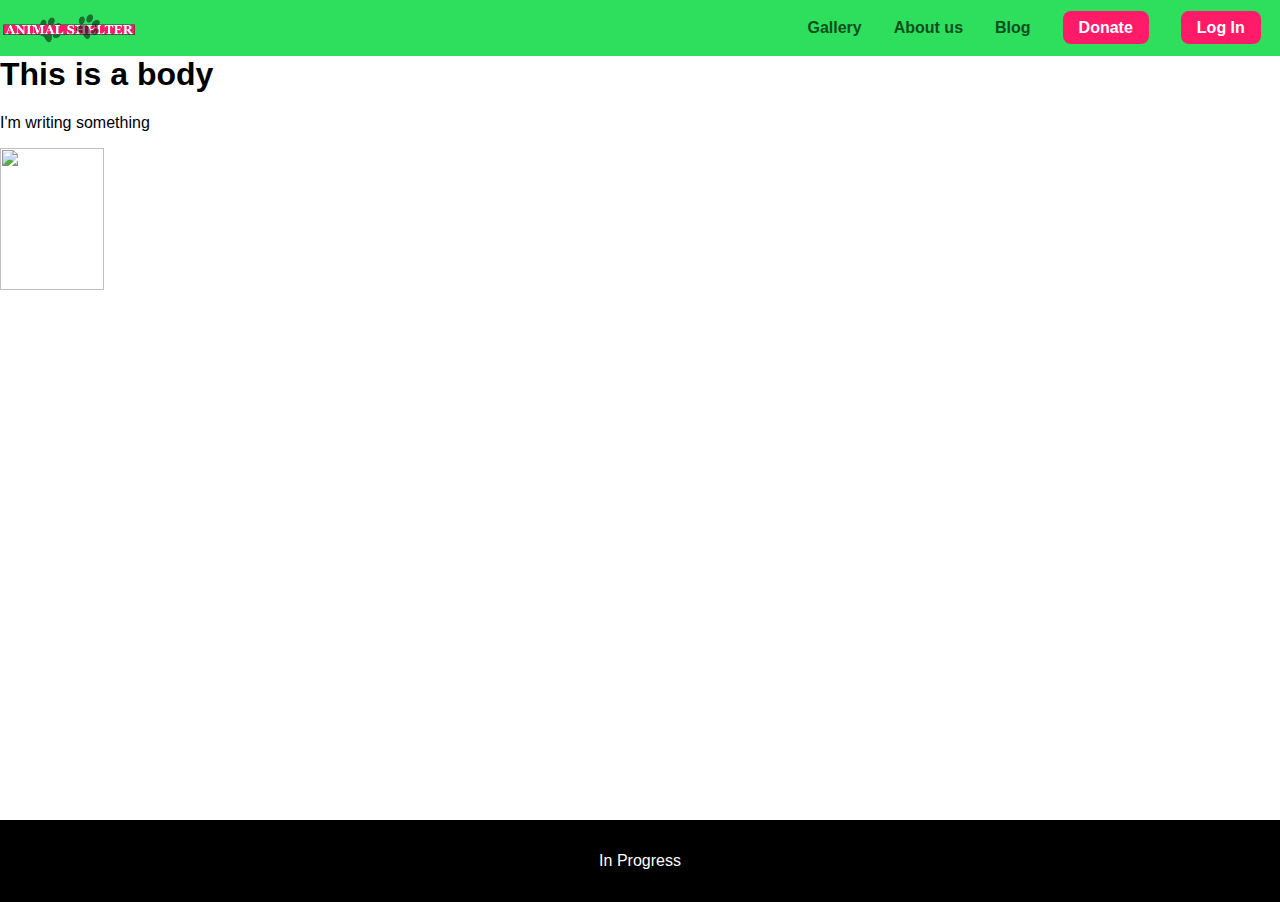
==== Website/index.html @ 76c00a74 "Added navigation + file/folder structure edits" ====
<!DOCTYPE html>
<html lang="en"></html>
<head>
    <meta charset="UTF-8">
    <meta http-equiv="X-UA-Compatible" content="ie=edge">
    <meta name="viewport" content="width=device-width, initial-scale=1.0">
    <title>Animal-Shelter-HomePage</title>
    <link rel="stylesheet" href="styleForPage.css" />
    <link rel="stylesheet" href="shared.css">
</head>
<!--
<header>
    <img src="https://images.unsplash.com/photo-1497752531616-c3afd9760a11?ixlib=rb-1.2.1&q=80&fm=jpg&crop=entropy&cs=tinysrgb&w=1080&fit=max&ixid=eyJhcHBfaWQiOjEyMDd9" width="150 px" height="100 px"> 

    <div class="topnav">
    <a class="button" href="Home.html"> Home </a>
    <a class="button" href=""> Gallery </a>
    <a class="button" href=""> Contact </a>
    <a class="button" href=""> Donate </a>
    <a class="button" href=""> LogIn</a>
</div>
</header>
-->
<body>
    <div class="backdrop"></div>
    <header class="main-header">
        <div>
            <button class="toggle-button">
                <span class="toggle-button_bar"></span>
                <span class="toggle-button_bar"></span>
                <span class="toggle-button_bar"></span>
            </button>
            <a href="index.html" class="main-header_brand">
                <img src="images/logoShelter2.png" alt="Animal Shelter Logo">
            </a>
        </div>
        <nav class="main-nav">
            <ul class="main-nav_items">
                <li class="main-nav_item">
                    <a href="gallery/index.html">Gallery</a>
                </li>
                <li class="main-nav_item">
                    <a href="about-us/index.html">About us</a>
                </li>
                <li class="main-nav_item">
                    <a href="blog/index.html">Blog</a>
                </li>
                <li class="main-nav_item main-nav_item--cta">
                    <a href="donate/index.html">Donate</a>
                </li>
                <li class="main-nav_item main-nav_item--cta">
                    <a href="log-in/index.html">Log In</a>
                </li>
            </ul>
        </nav>
    </header>
    <nav class="mobile-nav">
        <ul class="mobile-nav_items">
            <li class="mobile-nav_item">
                <a href="gallery/index.html">Gallery</a>
            </li>
            <li class="mobile-nav_item">
                <a href="about-us/index.html">About us</a>
            </li>
            <li class="mobile-nav_item">
                <a href="blog/index.html">Blog</a>
            </li>
            <li class="mobile-nav_item mobile-nav_item--cta">
                <a href="donate/index.html">Donate</a>
            </li>
            <li class="mobile-nav_item mobile-nav_item--cta">
                <a href="log-in/index.html">Log In</a>
            </li>
        </ul>
    </nav>
    <main>

    <h1>This is a body</h1>

    <p>I'm writing something</p>

    <img src="https://i.redd.it/96ucs5d79jm51.jpg" width ="104" height="142">
</main>
<footer class="main-footer">
    <nav>
        <ul class="main-footer_links">
            <li class="main-footer_link">
                <a href="#">In Progress</a>
            </li>
        </ul>
    </nav>
</footer>
<script src="js/shared.js"></script>
</body>
</html>
---- Website/styleForPage.css ----
body {
    font-family: 'Times New Roman', Times, serif;
    font-style: normal;
    font-weight: 400;
    font-size: 1rem;
    /*display: grid;*/
    /*color: red;*/
    /* grid : repeat (3, 80px) / auto-flow; */
    /* grid-template-columns: 75% 20%  ; */
    /* grid-template-rows: 10vw 25vw 25vw; */
    /* grid-gap: 1em; */
    margin: 0;
}

.button {

    height: 20px;
    width: 100px;
    border: 2px solid teal;
    color: white;
    background-color: rgb(82, 118, 150);
}

.areaForWeb {
    width: 100%;
    border: 5px solid red;
    fill-opacity: 25% ;
}

/*navigation bar*/
.topnav a {
    
    display: grid;
    float: left;
    display: inline;
    color: #f2f2f2;
    text-align: center;
    padding: 14px 16px;
    text-decoration: none;
    font-size: 17px;
    border-bottom: 3px solid transparent;
  }

  .topnav a:hover {
      border-bottom: 3px solid red;
  }

  .topnav a.active {
      border-bottom: 3ps solid red;
  }
  /*navigation bar*/
---- Website/shared.css ----
* {
    box-sizing: border-box;
  }
  
  body {
    font-family: "Montserrat", sans-serif;
    margin: 0;
  }
  
  main{
    min-height: calc(100vh - 3.5rem - 8rem);
    margin-top: 3.5rem;
  }
  
  .backdrop {
    position: fixed;
    display: none;
    top: 0;
    left: 0;
    z-index: 100;
    width: 100vw;
    height: 100vh;
    background: rgba(0, 0, 0, 0.5);
  }
  
  .main-header {
    width: 100%;
    position: fixed;
    top: 0;
    left: 0;
    background: #2ddf5c;
    padding: 0.5rem 0.2rem;
    z-index: 1;
    display: flex;
    align-items: center;
    justify-content: space-between;
    /*border-bottom: 2px solid #ff1b6770;*/
  }
  
  .toggle-button {
    width: 3rem;
    background: transparent;
    border: none;
    cursor: pointer;
    padding-top: 0;
    padding-bottom: 0;
    vertical-align: middle;
  }
  
  .toggle-button:focus {
    outline: none;
  }
  
  .toggle-button_bar {
    width: 100%;
    height: 0.25rem;
    background: black;
    display: block;
    margin: 0.5rem 0;
    border-radius: 2px;
  }
  
  .main-header_brand {
    color: #0e4f1f;
    text-decoration: none;
    font-weight: bold;
    font-size: 1.5rem;
    /* width: 20px; */
  }
  
  .main-header_brand img {
    height: 2.5rem;
    vertical-align: middle;
    /* width: 100%; */
  }
  
  .main-nav {
    display: none;
  }
  
  .main-nav_items {
    margin: 0;
    padding: 0;
    list-style: none;
    display: flex;
  }
  
  .main-nav_item {
    margin: 0 1rem;
  }
  
  .main-nav_item a,
  .mobile-nav_item a {
    text-decoration: none;
    color: #0e4f1f;
    font-weight: bold;
    padding: 0.2rem 0;
  }
  
  .main-nav_item a:hover,
  .main-nav_item a:active {
    color: white;
    border-bottom: 3px solid white;
  }
  
  .main-nav_item--cta a,
  .mobile-nav_item--cta a {
    color: white;
    background: #ff1b68;
    padding: 0.5rem 1rem;
    border-radius: 8px;
  }
  
  .main-nav_item--cta a:hover,
  .main-nav_item--cta a:active,
  .mobile-nav_item--cta a:hover,
  .mobile-nav_item--cta a:active {
    color: #ff1b68;
    background: white;
    border: none;
  }
  
  .main-footer {
    background: black;
    padding: 2rem;
    margin-top: 3rem;
  }
  
  .main-footer_links {
    list-style: none;
    margin: 0;
    padding: 0;
    display: flex;
    flex-direction: column;
    align-items: center;
  }
  
  .main-footer_link {
    margin: 0.5rem 0;
  }
  
  .main-footer_link a {
    color: white;
    text-decoration: none;
  }
  
  .main-footer_link a:hover,
  .main-footer_link a:active {
    color: #ccc;
  }
  
  .mobile-nav {
    display: none;
    position: fixed;
    z-index: 101;
    top: 0;
    left: 0;
    background: white;
    width: 80%;
    height: 100vh;
  }
  
  .mobile-nav_items {
    width: 90%;
    height: 100%;
    list-style: none;
    margin: 0 auto;
    padding: 0;
    display: flex;
    flex-direction: column;
    justify-content: center;
    align-items: center;
  }
  
  .mobile-nav_item {
    margin: 1rem 0;
  }
  
  .mobile-nav_item a {
    font-size: 1.5rem;
  }
  
  .button {
    background: #0e4f1f;
    color: white;
    font: inherit;
    border: 1.5px solid #0e4f1f;
    padding: 0.5rem;
    border-radius: 8px;
    font-weight: bold;
    cursor: pointer;
  }
  
  .button:hover,
  .button:active {
    background: white;
    color: #0e4f1f;
  }
  
  .button:focus {
    outline: none;
  }
  
  .open {
      display: block !important;
  }
  
  @media (min-width: 40rem) {
    .main-footer_link {
      margin: 0 1rem;
    }
  
    .main-footer_links {
      flex-direction: row;
      justify-content: center;
    }

    .toggle-button {
        display: none;
      }
    
      .main-nav {
        /*display: inline-block;
        text-align: right;
        width: calc(100% - 44px);
        vertical-align: middle;*/
        display: flex;
      }
  }
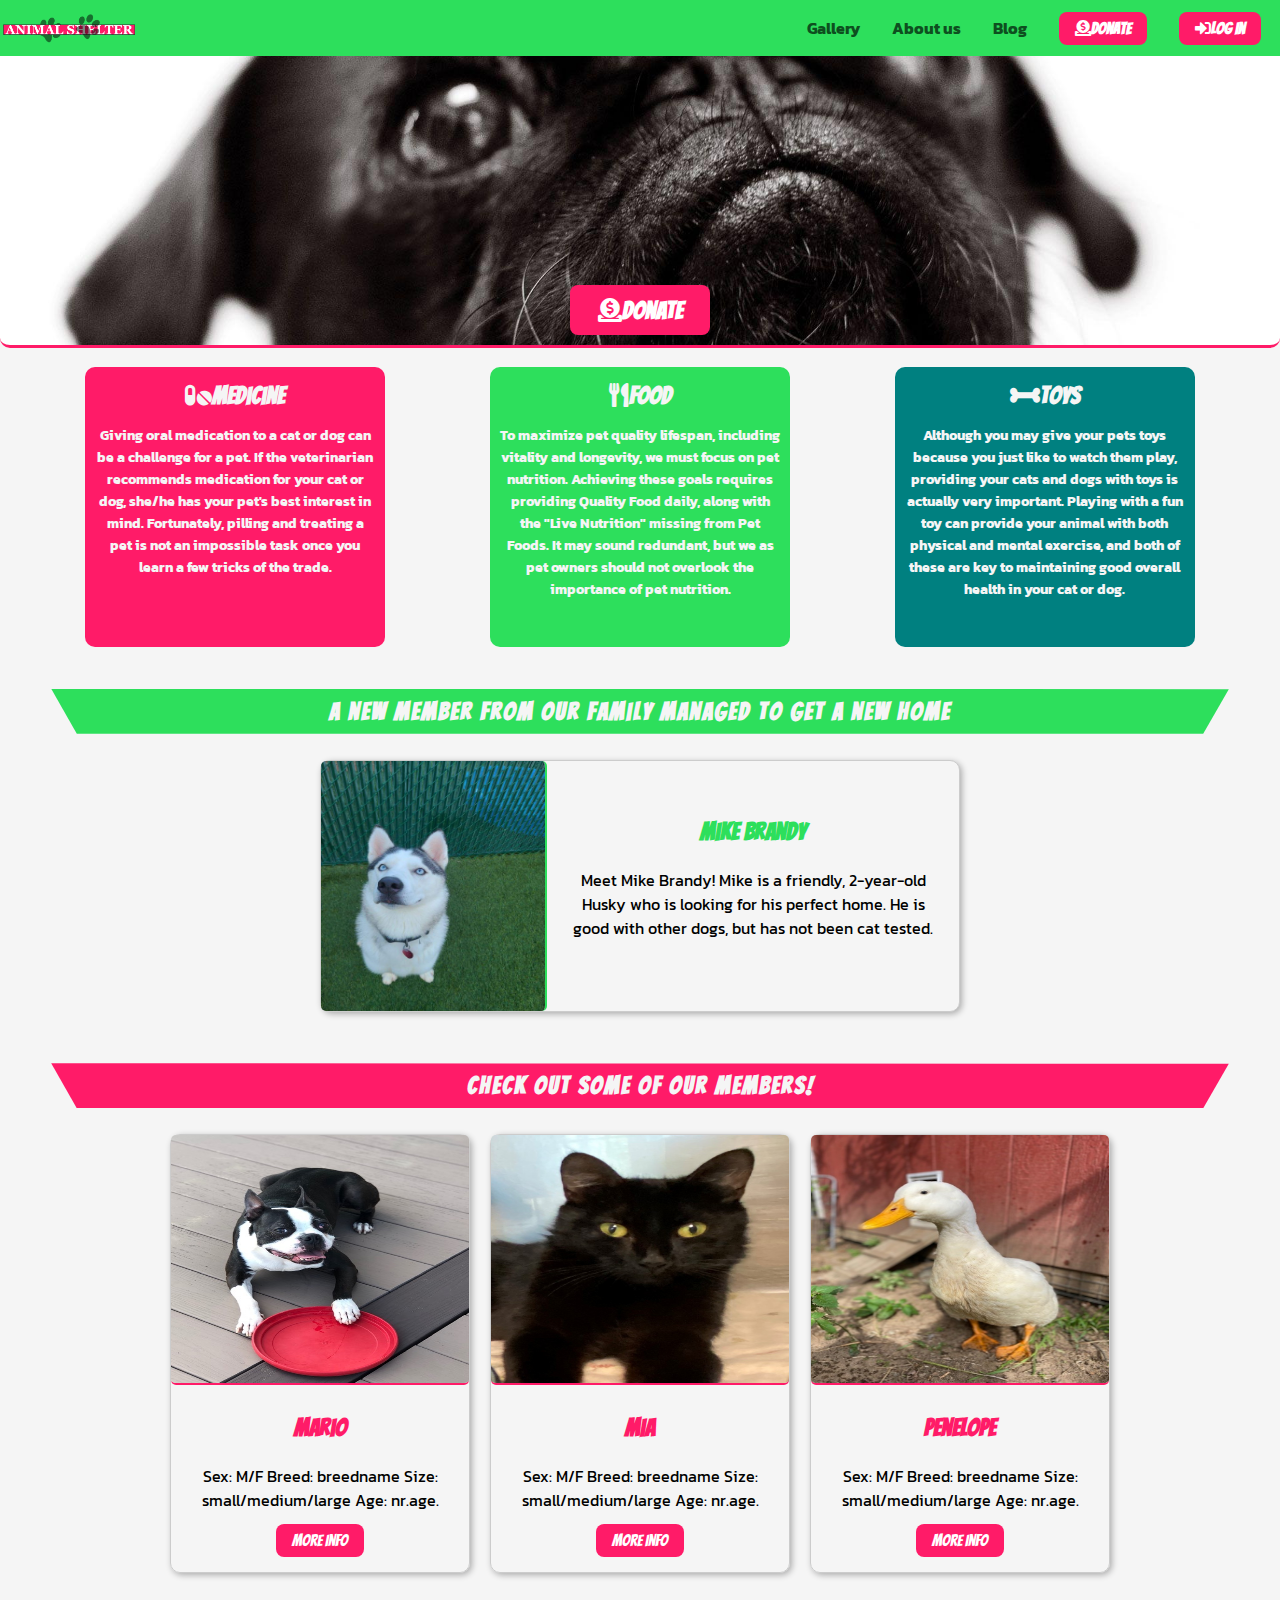
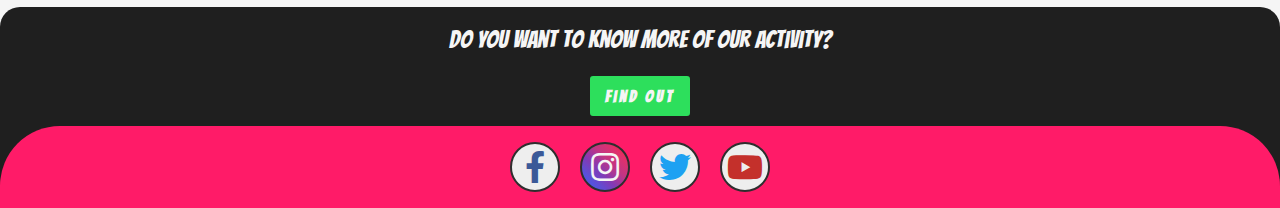
==== commit dcdbb4cf: "homepage update" ====
--- a/Website/index.html
+++ b/Website/index.html
@@ -1,26 +1,15 @@
 <!DOCTYPE html>
-<html lang="en"></html>
+<html lang="en">
 <head>
     <meta charset="UTF-8">
     <meta http-equiv="X-UA-Compatible" content="ie=edge">
     <meta name="viewport" content="width=device-width, initial-scale=1.0">
     <title>Animal-Shelter-HomePage</title>
-    <link rel="stylesheet" href="styleForPage.css" />
-    <link rel="stylesheet" href="shared.css">
+    <link rel="stylesheet" href="main.css">
+    <link rel="stylesheet" href="https://use.fontawesome.com/releases/v5.12.1/css/all.css" crossorigin="anonymous">
+    <link href="https://fonts.googleapis.com/css2?family=Bangers&display=swap" rel="stylesheet"> 
+    <link href="https://fonts.googleapis.com/css2?family=Kanit:wght@300&display=swap" rel="stylesheet">
 </head>
-<!--
-<header>
-    <img src="https://images.unsplash.com/photo-1497752531616-c3afd9760a11?ixlib=rb-1.2.1&q=80&fm=jpg&crop=entropy&cs=tinysrgb&w=1080&fit=max&ixid=eyJhcHBfaWQiOjEyMDd9" width="150 px" height="100 px"> 
-
-    <div class="topnav">
-    <a class="button" href="Home.html"> Home </a>
-    <a class="button" href=""> Gallery </a>
-    <a class="button" href=""> Contact </a>
-    <a class="button" href=""> Donate </a>
-    <a class="button" href=""> LogIn</a>
-</div>
-</header>
--->
 <body>
     <div class="backdrop"></div>
     <header class="main-header">
@@ -46,10 +35,10 @@
                     <a href="blog/index.html">Blog</a>
                 </li>
                 <li class="main-nav_item main-nav_item--cta">
-                    <a href="donate/index.html">Donate</a>
+                    <a href="donate/index.html"><i class="fas fa-donate"></i>Donate</a>
                 </li>
                 <li class="main-nav_item main-nav_item--cta">
-                    <a href="log-in/index.html">Log In</a>
+                    <a href="log-in/index.html"><i class="fas fa-sign-in-alt"></i>Log In</a>
                 </li>
             </ul>
         </nav>
@@ -74,20 +63,90 @@
         </ul>
     </nav>
     <main>
-
-    <h1>This is a body</h1>
-
-    <p>I'm writing something</p>
-
-    <img src="https://i.redd.it/96ucs5d79jm51.jpg" width ="104" height="142">
+<div class="adv-showcase">
+    <button class="adv-donate-btn">
+        <i class="fas fa-donate"></i>Donate</button>
+</div>
+<div class="d-info">
+    <div class="d-medicine">
+        <h1 class="adv-title"><i class="fas fa-pills"></i>Medicine</h1>
+        <p>Giving oral medication to a cat or dog can be a challenge for a pet.
+            If the veterinarian recommends medication for your cat or dog, she/he has your pet's best interest in mind. Fortunately, pilling and treating a pet is not an impossible task once you learn a few tricks of the trade.</p>
+    </div>
+    <div class="d-food">
+        <h1 class="adv-title"><i class="fas fa-utensils"></i>Food</h1>
+        <p>To maximize pet quality lifespan, including vitality and longevity, we must focus on pet nutrition. 
+        Achieving these goals requires providing Quality Food daily, along with the "Live Nutrition" missing from Pet Foods. 
+        It may sound redundant, but we as pet owners should not overlook the importance of pet nutrition.</p>
+    </div>
+    <div class="d-toys">
+        <h1 class="adv-title"><i class="fas fa-bone"></i>Toys</h1>
+        <p>Although you may give your pets toys because you just like to watch them play, providing your cats and dogs with toys is actually very important. 
+            Playing with a fun toy can provide your animal with both physical and mental exercise, and both of these are key to maintaining good overall health in your cat or dog.</p>
+    </div>
+</div>
+<div class="new-pet">
+    <h1 class="new-pet-title">A new member from our family managed to get a new home</h1>
+    <article class="new-pet-card">
+        <img src="images/Maxy-dog-new.jpg" alt="Sample photo">
+        <div class="new-pet-text">
+          <h3>Mike Brandy</h3>
+          <p>Meet Mike Brandy! Mike is a friendly, 2-year-old Husky who is looking for his perfect home. He is good with other dogs, but has not been cat tested.</p>
+        </div>
+      </article>
+</div>
+<div class="f-pets">
+    <h1 class="f-pet-title">Check out some of our members!</h1>
+    <div class="f-pet-cards">
+        <article class="pet-card">
+            <img src="images/Mario.jpg" alt="Sample photo">
+            <div class="pet-text">
+              <h3>Mario</h3>
+              <p>Sex: M/F Breed: breedname Size: small/medium/large Age: nr.age.</p>
+              <a href="">More Info</a>
+            </div>
+          </article>
+          <article class="pet-card">
+            <img src="images/mia.jpg" alt="Sample photo">
+            <div class="pet-text">
+              <h3>Mia</h3>
+              <p>Sex: M/F Breed: breedname Size: small/medium/large Age: nr.age.</p>
+              <a href="">More Info</a>
+            </div>
+          </article>
+          <article class="pet-card">
+            <img src="images/penelope.jpg" alt="Sample photo">
+            <div class="pet-text">
+              <h3>Penelope</h3>
+              <p>Sex: M/F Breed: breedname Size: small/medium/large Age: nr.age.</p>
+              <a href="">More Info</a>
+            </div>
+          </article>
+    </div>
+</div>
 </main>
 <footer class="main-footer">
     <nav>
-        <ul class="main-footer_links">
-            <li class="main-footer_link">
-                <a href="#">In Progress</a>
-            </li>
-        </ul>
+        <div class="activity-tab">
+            <p>Do you want to know more of our activity?</p>
+            <button id="activity-find-out-btn">Find out</button>
+        <section id="social-features">
+            <div class="social-feature-list">
+                    <div class="social-feature-image">
+                        <a id="feature-fb" href=""><i class="fab fa-facebook-f"></i></a>
+                    </div>
+                    <div class="social-feature-image sf-insta">
+                        <a id="feature-inst" href=""><i class="fab fa-instagram"></i></a>
+                    </div>
+                    <div class="social-feature-image">
+                        <a id="feature-twitter" href=""><i class="fab fa-twitter"></i></a>
+                    </div>
+                    <div class="social-feature-image">
+                        <a id="feature-yt" href=""><i class="fab fa-youtube"></i></a>
+                    </div>
+            </div>
+        </section>
+        </div>
     </nav>
 </footer>
 <script src="js/shared.js"></script>
--- a/Website/main.css
+++ b/Website/main.css
@@ -0,0 +1,534 @@
+* {
+  box-sizing: border-box;
+}
+
+body {
+  height: 100%;
+  font-family: 'Kanit', sans-serif;
+  margin: 0;
+  background-color:whitesmoke;
+}
+
+main{
+  /* min-height: calc(100vh - 3.5rem - 8rem);
+  margin-top: 3.5rem; */
+  margin-top: 3rem;
+  display: grid;
+  grid-template-columns: 100%;
+  grid-template-rows: 300px auto auto auto 600px 1500px;
+  grid-template-areas: "ad"
+                        "info"
+                        "info"
+                        "info"
+                        "news"
+                        "pets";
+}
+
+.backdrop {
+  position: fixed;
+  display: none;
+  top: 0;
+  left: 0;
+  z-index: 100;
+  width: 100vw;
+  height: 100vh;
+  background: rgba(0, 0, 0, 0.5);
+}
+/* navigation */
+.main-header {
+  width: 100%;
+  position: fixed;
+  top: 0;
+  left: 0;
+  background: #2ddf5c;
+  padding: 0.5rem 0.2rem;
+  z-index: 1;
+  display: flex;
+  align-items: center;
+  justify-content: space-between;
+  /*border-bottom: 2px solid #ff1b6770;*/
+}
+
+.toggle-button {
+  width: 3rem;
+  background: transparent;
+  border: none;
+  cursor: pointer;
+  padding-top: 0;
+  padding-bottom: 0;
+  vertical-align: middle;
+}
+
+.toggle-button:focus {
+  outline: none;
+}
+
+.toggle-button_bar {
+  width: 100%;
+  height: 0.25rem;
+  background: black;
+  display: block;
+  margin: 0.5rem 0;
+  border-radius: 2px;
+}
+
+.main-header_brand {
+  color: #0e4f1f;
+  text-decoration: none;
+  font-weight: bold;
+  font-size: 1.5rem;
+  /* width: 20px; */
+}
+
+.main-header_brand img {
+  height: 2.5rem;
+  vertical-align: middle;
+  /* width: 100%; */
+}
+
+.main-nav {
+  display: none;
+}
+
+.main-nav_items {
+  margin: 0;
+  padding: 0;
+  list-style: none;
+  display: flex;
+}
+
+.main-nav_item {
+  margin: 0 1rem;
+}
+
+.main-nav_item a,
+.mobile-nav_item a {
+  text-decoration: none;
+  color: #0e4f1f;
+  font-weight: bold;
+  padding: 0.2rem 0;
+}
+
+.main-nav_item a:hover,
+.main-nav_item a:active {
+  color: white;
+  border-bottom: 3px solid white;
+}
+
+.main-nav_item--cta a,
+.mobile-nav_item--cta a {
+  color: white;
+  background: #ff1b68;
+  padding: 0.5rem 1rem;
+  border-radius: 8px;
+  font-family: 'Bangers', cursive;
+}
+
+.main-nav_item--cta a:hover,
+.main-nav_item--cta a:active,
+.mobile-nav_item--cta a:hover,
+.mobile-nav_item--cta a:active {
+  color: #ff1b68;
+  background: white;
+  border: none;
+}
+/* homepage content */
+
+/*Donations*/
+
+.adv-showcase{
+  grid-area: ad;
+  height: 300px;
+  display: flex;
+  background: url('images/pug.png') no-repeat center;
+  background-size: cover;
+  justify-content: center;
+  align-items: flex-end;
+  border-bottom: 3px solid #ff1b68;
+  border-radius: 0px 0px 10px 10px;
+}
+
+.adv-donate-btn{
+  margin-bottom: 10px;
+  width: 140px;
+  height: 50px;
+  color: white;
+  background: #ff1b68;
+  border: none;
+  border-radius: 8px;
+  cursor: pointer;
+  font-weight: bold;
+  font-size: 1.5rem;
+  font-family: 'Bangers', cursive;
+}
+
+.adv-donate-btn:hover{
+  color: #ff1b68;
+  background: whitesmoke;
+}
+
+.d-info{
+  padding-top: 1.2rem;
+  grid-area: info;
+  display: flex;
+  flex-direction: column;
+  gap: 1.2rem;
+  align-items: center;
+  justify-content: center;
+  color: whitesmoke;
+  border-radius: 10px;
+  font-weight: bold;
+}
+
+.d-info > div{
+  height: 280px;
+  width: 300px;
+}
+
+.d-medicine{
+  background-color: #ff1b68;
+  border-radius: 10px;
+}
+
+.d-medicine:hover{
+  box-shadow: 2px 2px 6px 0px #ff1b68;
+}
+
+.d-food{
+  background-color: #2ddf5c;
+  border-radius: 10px;
+}
+
+.d-food:hover{
+  box-shadow: 2px 2px 6px 0px #0e4f1f;
+}
+
+.d-toys{
+  background-color: teal;
+  border-radius: 10px;
+}
+
+.d-toys:hover{
+  box-shadow: 2px 2px 6px 0px teal;
+}
+
+.adv-title{
+  font-weight: bold;
+  font-size: 1.5rem;
+  font-family: 'Bangers', cursive;
+  text-align: center;
+}
+
+.d-info > div > p{
+  text-align: center;
+  padding: 0 10px;
+  font-size: 0.9rem;
+}
+
+/*New pet card & featured pet cards*/
+
+.new-pet-title{
+  font-size: 1.5rem;
+  text-align: center;
+  font-family: 'Bangers', cursive;
+  color: whitesmoke;
+  letter-spacing: 2px;
+  clip-path: polygon(100% 0, 100% 50%, 93% 100%, 0% 100%, 0 51%, 0% 0%);
+  background-color:#2ddf5c;
+  width: 100%;
+  padding: 10px;
+}
+
+.f-pet-title{
+  clip-path: polygon(100% 0, 100% 50%, 100% 100%, 7% 100%, 0 51%, 0% 0%);
+  font-size: 1.5rem;
+  padding: 10px;
+  text-align: center;
+  font-family: 'Bangers', cursive;
+  color: whitesmoke;
+  letter-spacing: 2px;
+  background-color: #ff1b68;
+}
+
+.new-pet{
+  grid-area: news;
+  display: flex;
+  flex-direction: column;
+  justify-content: center;
+  align-items: center;
+}
+
+.new-pet-card{
+  display: flex;
+  flex-direction: column;
+  align-items: center;
+  justify-content: center;
+  background-color: whitesmoke;
+}
+
+.f-pet-cards{
+  display: flex;
+  align-items: center;
+  justify-content: center;
+  flex-direction: column;
+}
+
+.pet-card a{
+  text-decoration: none;
+  color: white;
+  background: #ff1b68;
+  padding: 0.5rem 1rem;
+  border-radius: 8px;
+  font-family: 'Bangers', cursive;
+}
+
+.pet-card:hover{
+  box-shadow: 0 0 6px 1px #ff1b68;
+}
+
+.pet-card a:hover{
+  color: #ff1b68;
+  background: whitesmoke;
+  border: 1px solid #ff1b68;
+}
+
+.new-pet-card,
+.pet-card{
+  /* flex: 0 0 200px; */
+  width: 300px;
+  margin: 10px;
+  border: 1px solid #ccc;
+  border-radius: 10px;
+  box-shadow: 2px 2px 6px 0px  rgba(0,0,0,0.3);
+}
+
+.pet-card img{
+  width: 100%;
+  height: 250px;
+  border-radius: 5px 5px 5px 5px;
+  border-bottom: 2px solid #ff1b68;
+}
+
+.new-pet-card img{
+  width: 100%;
+  height: 250px;
+  border-radius: 5px 5px 5px 5px;
+  border-bottom: 2px solid #2ddf5c;
+}
+
+.new-pet-text,
+.pet-text{
+  padding: 0 20px 20px;
+  text-align: center;
+}
+
+.pet-card h3{
+font-size: 1.5rem;
+text-align: center;
+font-family: 'Bangers', cursive;
+color: #ff1b68;
+}
+
+.new-pet-card h3{
+font-size: 1.5rem;
+text-align: center;
+font-family: 'Bangers', cursive;
+color: #2ddf5c;
+}
+.f-pets{
+  grid-area: pets;
+}
+
+/* footer section */
+.activity-tab{
+text-align: center;
+background-color: rgb(31, 31, 31);
+color: whitesmoke;
+border-radius: 20px 20px 0 0;
+}
+
+.activity-tab p{
+  padding-top: 20px;
+  font-size: 1.5rem;
+  font-family: 'Bangers', cursive;
+}
+
+#activity-find-out-btn{
+  width: 100px;
+  height: 40px;
+  background-color: #2ddf5c;
+  border-radius: 3px;
+  text-align: center;
+  border: 2px solid #2ddf5c;
+  font-size:1rem;
+  font-weight: bold;
+  font-family: 'Bangers', cursive;
+  color: whitesmoke;
+  cursor: pointer;
+  letter-spacing: 3px;
+}
+
+#activity-find-out-btn:hover{
+  background-color: whitesmoke;
+  color: #2ddf5c;
+}
+
+#social-features {
+  margin-top: 10px;
+  background: #ff1b68;
+  padding: 1rem;
+  border-radius: 60px 60px 0 0;
+}
+
+.social-feature-list {
+  display: flex;
+  justify-content: space-around;
+  margin: 0;
+  padding: 0;
+  text-align: center;
+}
+
+.social-feature-image {
+  background: #eeeeee;
+  width: 50px;
+  height: 50px;
+  border: 2px solid #2e2e2e;
+  border-radius: 50%;
+}
+
+.social-feature-image a{
+  text-decoration: none;
+  text-align: center;
+  font-size: 2rem;
+}
+
+.sf-insta{
+  background: linear-gradient(45deg, #405DE6, #5851DB, #833AB4, #C13584, #e1306c, #fd1d1d);
+}
+
+#feature-fb{
+  color: #3b5998;
+}
+
+#feature-inst{
+  color: whitesmoke;
+}
+
+#feature-twitter{
+  color: #1da1f2;
+}
+
+#feature-yt{
+  color: #c4302b;
+}
+
+/* mobile navigation */
+
+.mobile-nav {
+  display: none;
+  position: fixed;
+  z-index: 101;
+  top: 0;
+  left: 0;
+  background: white;
+  width: 80%;
+  height: 100vh;
+}
+
+.mobile-nav_items {
+  width: 90%;
+  height: 100%;
+  list-style: none;
+  margin: 0 auto;
+  padding: 0;
+  display: flex;
+  flex-direction: column;
+  justify-content: center;
+  align-items: center;
+}
+
+.mobile-nav_item {
+  margin: 1rem 0;
+}
+
+.mobile-nav_item a {
+  font-size: 1.5rem;
+}
+
+.open {
+    display: block !important;
+}
+
+/* Media queries */
+
+
+
+@media (min-width: 50rem) {
+  
+  main{
+    
+    grid-template-rows: 300px auto auto auto 400px auto;
+    grid-template-areas: "ad"
+                          "info"
+                          "info"
+                          "info"
+                          "news"
+                          "pets";
+  }
+
+  .toggle-button {
+      display: none;
+    }
+  
+    .main-nav {
+      /*display: inline-block;
+      text-align: right;
+      width: calc(100% - 44px);
+      vertical-align: middle;*/
+      display: flex;
+    }
+
+   .adv-showcase {
+    background: url('images/pug.png') no-repeat center;
+    background-size: cover;
+    }
+  
+  .d-info{
+    flex-direction: row;
+    justify-content: space-evenly;
+  }
+
+  .d-info div{
+    border-radius: 10px;
+  }
+
+.new-pet-title{
+  clip-path: polygon(96% 1%, 94% 100%, 6% 100%, 4% 0);
+}
+
+.f-pet-title{
+  clip-path: polygon(96% 1%, 94% 100%, 6% 100%, 4% 0);
+}
+
+  .new-pet-card{
+    flex-direction: row;
+    width: 50%;
+  }
+
+  .new-pet-card img{
+    border-bottom: 0;
+    border-right: 2px solid #2ddf5c;
+  }
+
+  .f-pet-cards{
+    flex-direction: row;
+  }
+
+  .social-feature-list{
+    justify-content: center;
+  }
+
+  .social-feature-image{
+    margin: 0 10px;
+  }
+}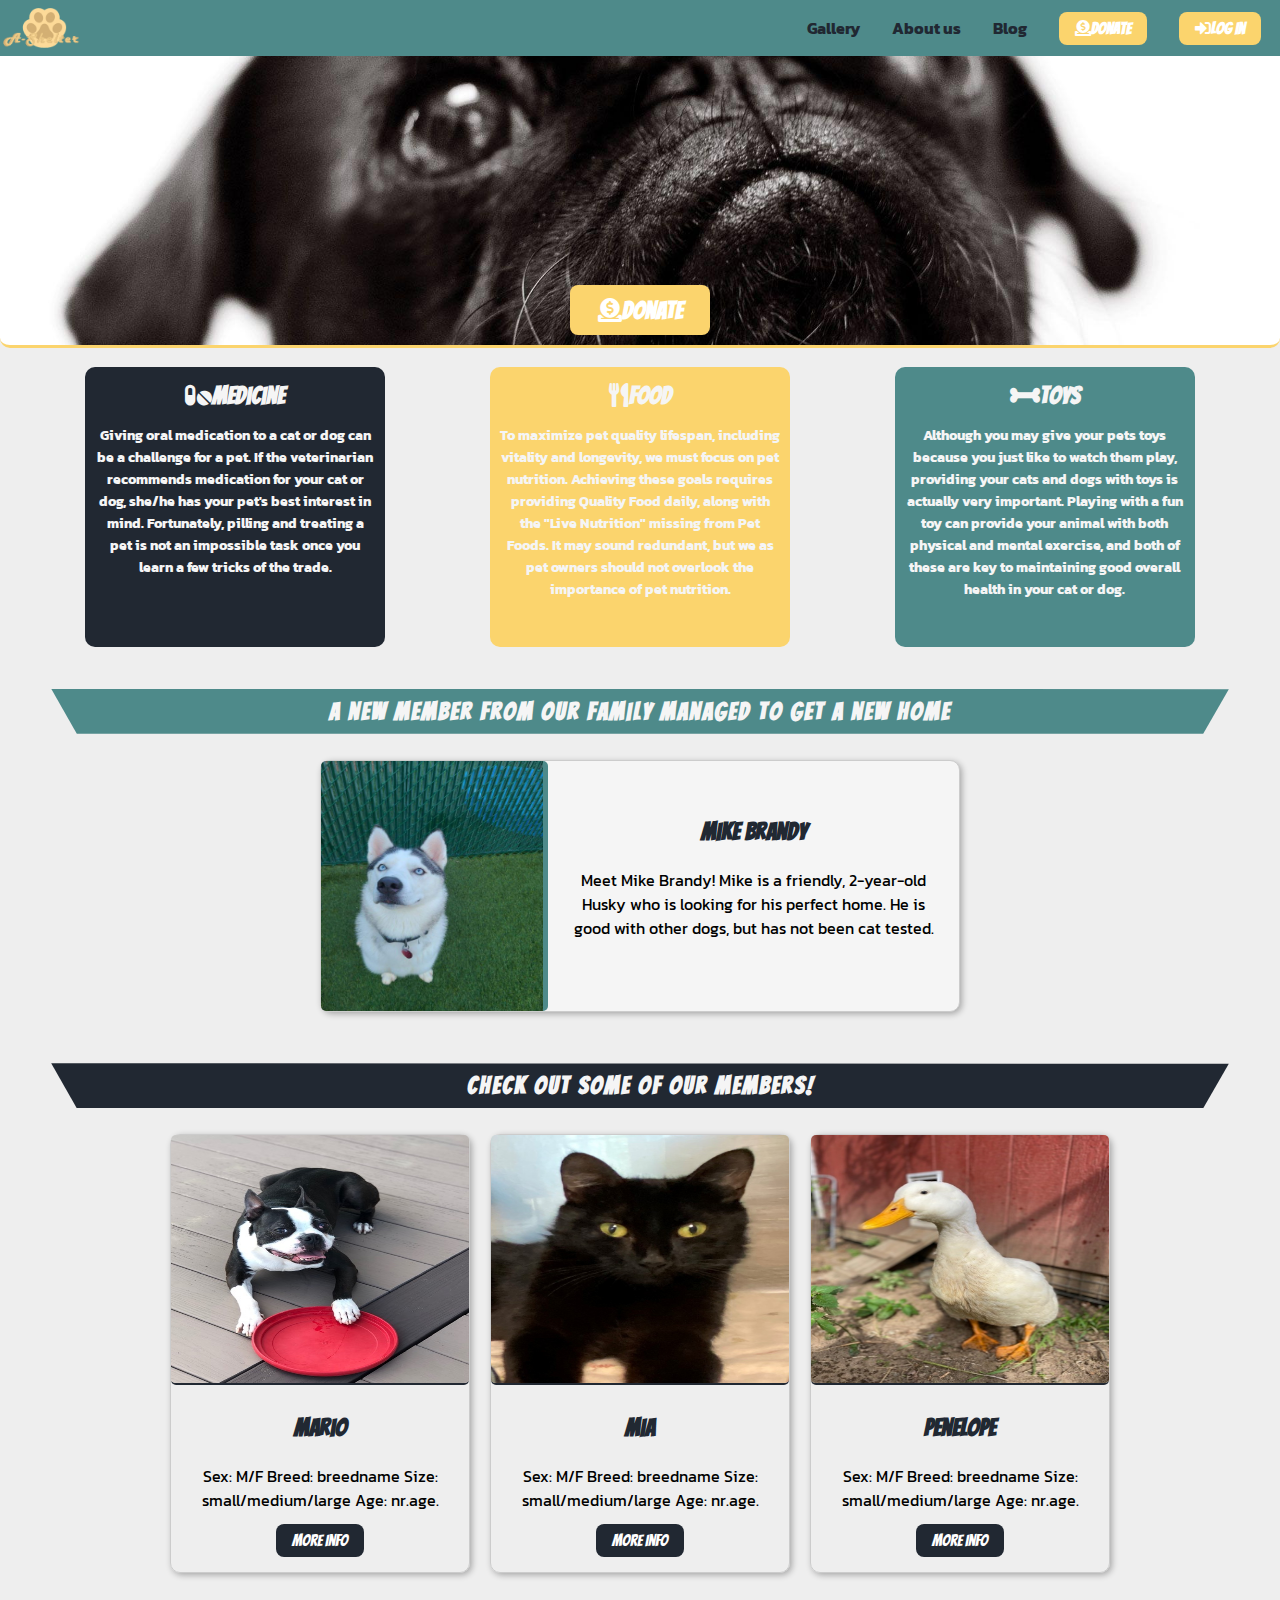
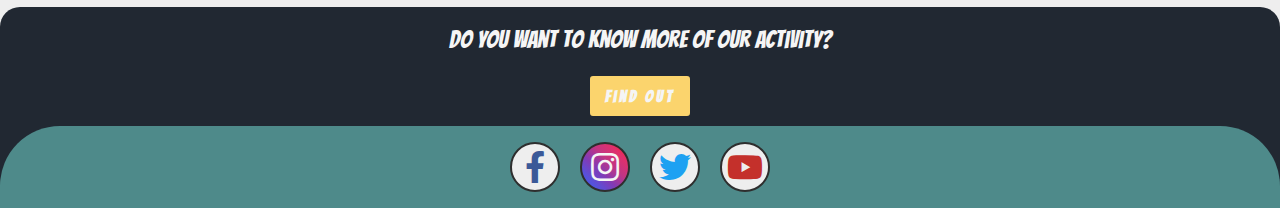
==== commit 93ec083d: "Update color pallet homepage" ====
--- a/Website/index.html
+++ b/Website/index.html
@@ -5,6 +5,7 @@
     <meta http-equiv="X-UA-Compatible" content="ie=edge">
     <meta name="viewport" content="width=device-width, initial-scale=1.0">
     <title>Animal-Shelter-HomePage</title>
+    <link rel='shortcut icon' type='image/x-icon' href='images/favicon.ico' />
     <link rel="stylesheet" href="main.css">
     <link rel="stylesheet" href="https://use.fontawesome.com/releases/v5.12.1/css/all.css" crossorigin="anonymous">
     <link href="https://fonts.googleapis.com/css2?family=Bangers&display=swap" rel="stylesheet"> 
@@ -20,7 +21,7 @@
                 <span class="toggle-button_bar"></span>
             </button>
             <a href="index.html" class="main-header_brand">
-                <img src="images/logoShelter2.png" alt="Animal Shelter Logo">
+                <img src="images/logoShelter3.png" alt="Animal Shelter Logo">
             </a>
         </div>
         <nav class="main-nav">
--- a/Website/main.css
+++ b/Website/main.css
@@ -1,3 +1,4 @@
+/*Color pallet: white-graysh #EEEEEE , dark-blue #212832, light-blueish #4E8A8A, yellowish #FBD46D*/
 * {
   box-sizing: border-box;
 }
@@ -6,7 +7,7 @@
   height: 100%;
   font-family: 'Kanit', sans-serif;
   margin: 0;
-  background-color:whitesmoke;
+  background-color:#EEEEEE;
 }
 
 main{
@@ -40,7 +41,7 @@
   position: fixed;
   top: 0;
   left: 0;
-  background: #2ddf5c;
+  background: #4E8A8A;
   padding: 0.5rem 0.2rem;
   z-index: 1;
   display: flex;
@@ -66,14 +67,14 @@
 .toggle-button_bar {
   width: 100%;
   height: 0.25rem;
-  background: black;
+  background: #FBD46D;
   display: block;
   margin: 0.5rem 0;
   border-radius: 2px;
 }
 
 .main-header_brand {
-  color: #0e4f1f;
+  color: #FBD46D;
   text-decoration: none;
   font-weight: bold;
   font-size: 1.5rem;
@@ -104,21 +105,21 @@
 .main-nav_item a,
 .mobile-nav_item a {
   text-decoration: none;
-  color: #0e4f1f;
+  color: #212832;
   font-weight: bold;
   padding: 0.2rem 0;
 }
 
 .main-nav_item a:hover,
 .main-nav_item a:active {
-  color: white;
-  border-bottom: 3px solid white;
+  color: #eeeeee;
+  border-bottom: 3px solid #eeeeee;
 }
 
 .main-nav_item--cta a,
 .mobile-nav_item--cta a {
   color: white;
-  background: #ff1b68;
+  background: #FBD46D;
   padding: 0.5rem 1rem;
   border-radius: 8px;
   font-family: 'Bangers', cursive;
@@ -128,7 +129,7 @@
 .main-nav_item--cta a:active,
 .mobile-nav_item--cta a:hover,
 .mobile-nav_item--cta a:active {
-  color: #ff1b68;
+  color:#FBD46D;
   background: white;
   border: none;
 }
@@ -144,7 +145,7 @@
   background-size: cover;
   justify-content: center;
   align-items: flex-end;
-  border-bottom: 3px solid #ff1b68;
+  border-bottom: 3px solid#FBD46D;
   border-radius: 0px 0px 10px 10px;
 }
 
@@ -153,7 +154,7 @@
   width: 140px;
   height: 50px;
   color: white;
-  background: #ff1b68;
+  background: #FBD46D;
   border: none;
   border-radius: 8px;
   cursor: pointer;
@@ -163,7 +164,7 @@
 }
 
 .adv-donate-btn:hover{
-  color: #ff1b68;
+  color: #FBD46D;
   background: whitesmoke;
 }
 
@@ -186,30 +187,30 @@
 }
 
 .d-medicine{
-  background-color: #ff1b68;
+  background-color:#212832;
   border-radius: 10px;
 }
 
 .d-medicine:hover{
-  box-shadow: 2px 2px 6px 0px #ff1b68;
+  box-shadow: 2px 2px 6px 0px #212832;
 }
 
 .d-food{
-  background-color: #2ddf5c;
+  background-color: #FBD46D;
   border-radius: 10px;
 }
 
 .d-food:hover{
-  box-shadow: 2px 2px 6px 0px #0e4f1f;
+  box-shadow: 2px 2px 6px 0px #FBD46D;
 }
 
 .d-toys{
-  background-color: teal;
+  background-color: #4E8A8A;
   border-radius: 10px;
 }
 
 .d-toys:hover{
-  box-shadow: 2px 2px 6px 0px teal;
+  box-shadow: 2px 2px 6px 0px #4E8A8A;
 }
 
 .adv-title{
@@ -234,7 +235,7 @@
   color: whitesmoke;
   letter-spacing: 2px;
   clip-path: polygon(100% 0, 100% 50%, 93% 100%, 0% 100%, 0 51%, 0% 0%);
-  background-color:#2ddf5c;
+  background-color:#4E8A8A;
   width: 100%;
   padding: 10px;
 }
@@ -247,7 +248,7 @@
   font-family: 'Bangers', cursive;
   color: whitesmoke;
   letter-spacing: 2px;
-  background-color: #ff1b68;
+  background-color: #212832;
 }
 
 .new-pet{
@@ -276,20 +277,20 @@
 .pet-card a{
   text-decoration: none;
   color: white;
-  background: #ff1b68;
+  background: #212832;
   padding: 0.5rem 1rem;
   border-radius: 8px;
   font-family: 'Bangers', cursive;
 }
 
 .pet-card:hover{
-  box-shadow: 0 0 6px 1px #ff1b68;
+  box-shadow: 0 0 6px 1px #212832;
 }
 
 .pet-card a:hover{
-  color: #ff1b68;
-  background: whitesmoke;
-  border: 1px solid #ff1b68;
+  color: #212832;
+  background: #eeeeee;
+  border: 1px solid #212832;
 }
 
 .new-pet-card,
@@ -306,14 +307,14 @@
   width: 100%;
   height: 250px;
   border-radius: 5px 5px 5px 5px;
-  border-bottom: 2px solid #ff1b68;
+  border-bottom: 2px solid #212832;
 }
 
 .new-pet-card img{
   width: 100%;
   height: 250px;
   border-radius: 5px 5px 5px 5px;
-  border-bottom: 2px solid #2ddf5c;
+  border-bottom: 2px solid #212832;
 }
 
 .new-pet-text,
@@ -326,14 +327,14 @@
 font-size: 1.5rem;
 text-align: center;
 font-family: 'Bangers', cursive;
-color: #ff1b68;
+color: #212832;
 }
 
 .new-pet-card h3{
 font-size: 1.5rem;
 text-align: center;
 font-family: 'Bangers', cursive;
-color: #2ddf5c;
+color: #212832;
 }
 .f-pets{
   grid-area: pets;
@@ -342,7 +343,7 @@
 /* footer section */
 .activity-tab{
 text-align: center;
-background-color: rgb(31, 31, 31);
+background-color: #212832;
 color: whitesmoke;
 border-radius: 20px 20px 0 0;
 }
@@ -356,10 +357,10 @@
 #activity-find-out-btn{
   width: 100px;
   height: 40px;
-  background-color: #2ddf5c;
+  background-color: #FBD46D;
   border-radius: 3px;
   text-align: center;
-  border: 2px solid #2ddf5c;
+  border: 2px solid #FBD46D;
   font-size:1rem;
   font-weight: bold;
   font-family: 'Bangers', cursive;
@@ -370,12 +371,12 @@
 
 #activity-find-out-btn:hover{
   background-color: whitesmoke;
-  color: #2ddf5c;
+  color: #FBD46D;
 }
 
 #social-features {
   margin-top: 10px;
-  background: #ff1b68;
+  background: #4E8A8A;
   padding: 1rem;
   border-radius: 60px 60px 0 0;
 }
@@ -517,7 +518,7 @@
 
   .new-pet-card img{
     border-bottom: 0;
-    border-right: 2px solid #2ddf5c;
+    border-right: 5px solid #4E8A8A;
   }
 
   .f-pet-cards{
